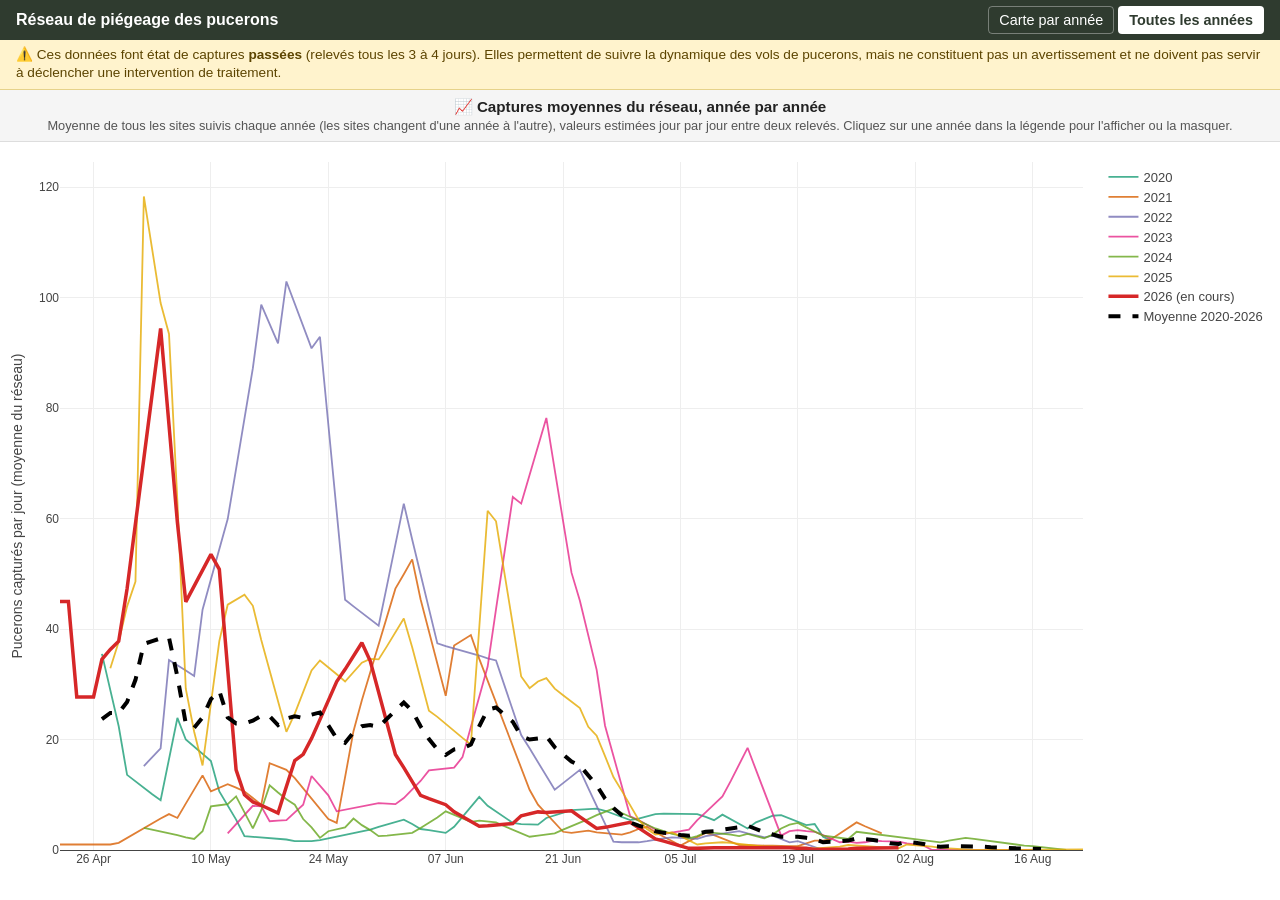
==== annees.html @ afa78e8a "Carte : choix de l'année, page « Toutes les années », avertissement, compteur - Sélecteur d'année (2" ====
<!DOCTYPE html>
<html lang="fr">
<head>
  <meta charset="UTF-8" />
  <meta name="viewport" content="width=device-width, initial-scale=1.0"/>
  <title>Pucerons : comparaison des années</title>
  <link rel="stylesheet" href="commun.css" />
  <style>
    #entete { padding: 8px 16px; background: #f5f5f5; border-bottom: 1px solid #ddd; text-align: center; }
    #entete .titre { font-size: 0.95rem; font-weight: bold; }
    #entete .note { font-size: 0.8rem; color: #555; margin-top: 2px; }
    #chart { flex: 1; min-height: 0; }
  </style>
  <!-- Compteur de visites GoatCounter (sans cookies). Ne compte pas les visites en local. -->
  <script data-goatcounter="https://puceron-bpi.goatcounter.com/count" async src="https://gc.zgo.at/count.js"></script>
</head>
<body>
  <div id="topbar">
    <span class="site-titre">Réseau de piégeage des pucerons</span>
    <nav>
      <a href="index.html">Carte par année</a>
      <a href="annees.html" class="actif">Toutes les années</a>
    </nav>
  </div>
  <div id="avertissement">
    ⚠️ Ces données font état de captures <strong>passées</strong> (relevés tous les 3 à 4 jours).
    Elles permettent de suivre la dynamique des vols de pucerons, mais ne constituent pas un avertissement
    et ne doivent pas servir à déclencher une intervention de traitement.
  </div>
  <div id="entete">
    <div class="titre">📈 Captures moyennes du réseau, année par année</div>
    <div class="note">
      Moyenne de tous les sites suivis chaque année (les sites changent d'une année à l'autre), valeurs estimées jour
      par jour entre deux relevés. Cliquez sur une année dans la légende pour l'afficher ou la masquer.
    </div>
  </div>
  <div id="chart"></div>

  <script src="https://cdn.plot.ly/plotly-2.35.2.min.js"></script>
  <script src="https://cdn.plot.ly/plotly-locale-fr-2.35.2.js"></script>
  <script src="annees_data.js"></script>
  <script>
    const petitEcran = window.matchMedia('(max-width: 800px)').matches;
    // Toutes les années sont ramenées sur un même calendrier (2020) : seuls le jour et le mois comptent.
    const versDate = j => `2020-${j}`;

    const annees = Object.keys(moyennesAnnees).sort();
    const anneeCourante = String(majDonneesAnnees.annee);
    const couleurs = ['#1b9e77', '#d95f02', '#7570b3', '#e7298a', '#66a61e', '#e6ab02', '#a6761d',
                      '#17becf', '#8c564b', '#bcbd22'];

    const traces = annees.map((a, i) => {
      const courante = a === anneeCourante;
      return {
        x: moyennesAnnees[a].map(p => versDate(p.j)),
        y: moyennesAnnees[a].map(p => p.v),
        name: courante ? `${a} (en cours)` : a,
        type: 'scatter',
        mode: 'lines',
        line: { color: courante ? '#d62728' : couleurs[i % couleurs.length], width: courante ? 3.5 : 1.8 },
        opacity: courante ? 1 : 0.8,
        hovertemplate: `<b>${a}</b> · %{x|%d %B} : %{y} pucerons/jour<extra></extra>`
      };
    });

    traces.push({
      x: moyenneGlobale.map(p => versDate(p.j)),
      y: moyenneGlobale.map(p => p.v),
      name: `Moyenne ${annees[0]}-${annees[annees.length - 1]}`,
      type: 'scatter',
      mode: 'lines',
      line: { color: 'black', width: 4, dash: 'dash' },
      hovertemplate: `<b>Moyenne</b> · %{x|%d %B} : %{y} pucerons/jour<extra></extra>`
    });

    Plotly.newPlot('chart', traces, {
      margin: petitEcran ? { t: 10, r: 10, b: 40, l: 45 } : { t: 20, r: 20, b: 50, l: 60 },
      hovermode: 'closest',
      legend: petitEcran
        ? { orientation: 'h', x: 0, y: -0.12, yanchor: 'top', font: { size: 11 } }
        : { font: { size: 13 } },
      xaxis: { type: 'date', tickformat: '%d %b' },
      yaxis: { title: { text: 'Pucerons capturés par jour (moyenne du réseau)' }, rangemode: 'tozero' }
    }, { responsive: true, displaylogo: false, locale: 'fr' });
  </script>
</body>
</html>
---- commun.css ----
/* Styles partagés par la carte (index.html) et la page « Toutes les années » (annees.html) */
* { box-sizing: border-box; }
html, body { margin: 0; padding: 0; height: 100%; font-family: sans-serif; color: #222; }
body { display: flex; flex-direction: column; height: 100vh; height: 100dvh; }

#topbar {
  display: flex; align-items: center; flex-wrap: wrap; gap: 6px 16px;
  padding: 6px 16px; background: #2f3b2f; color: white;
}
#topbar .site-titre { font-weight: bold; font-size: 1rem; margin-right: auto; }
#topbar nav { display: flex; gap: 4px; }
#topbar nav a {
  color: white; text-decoration: none; padding: 5px 10px; border-radius: 4px; font-size: 0.9rem;
  border: 1px solid rgba(255,255,255,0.35);
}
#topbar nav a.actif { background: white; color: #2f3b2f; font-weight: bold; }
#topbar label { font-size: 0.9rem; }
#topbar select { font-size: 0.95rem; padding: 3px 6px; border-radius: 4px; border: none; }

#avertissement {
  background: #fff3cd; color: #5c4400; border-bottom: 1px solid #e6d28a;
  padding: 6px 16px; font-size: 0.85rem; line-height: 1.35;
}

@media (max-width: 800px) {
  #topbar { padding: 6px 10px; }
  #topbar .site-titre { font-size: 0.9rem; width: 100%; }
  #avertissement { padding: 5px 10px; font-size: 0.75rem; }
}
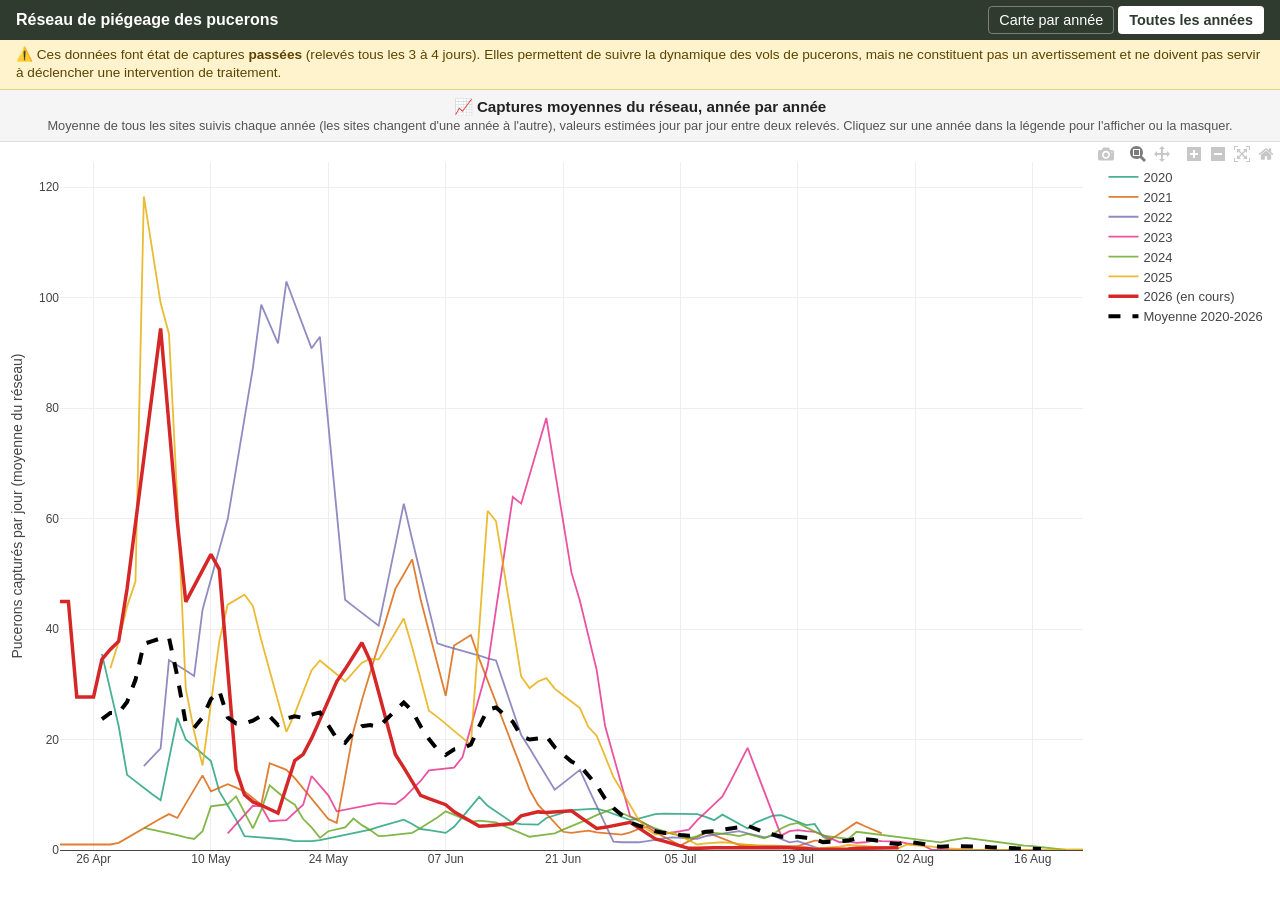
==== commit 1cca82f5: "Appli installable, notifications OneSignal, confort sur téléphone - Manifeste, icônes et service wor" ====
--- a/annees.html
+++ b/annees.html
@@ -5,6 +5,13 @@
   <meta name="viewport" content="width=device-width, initial-scale=1.0"/>
   <title>Pucerons : comparaison des années</title>
   <link rel="stylesheet" href="commun.css" />
+  <!-- Appli installable -->
+  <link rel="manifest" href="manifest.webmanifest" />
+  <meta name="theme-color" content="#2f3b2f" />
+  <link rel="icon" href="icones/icone-192.png" />
+  <link rel="apple-touch-icon" href="icones/apple-touch-icon.png" />
+  <meta name="apple-mobile-web-app-capable" content="yes" />
+  <meta name="apple-mobile-web-app-title" content="Pucerons BPI" />
   <style>
     #entete { padding: 8px 16px; background: #f5f5f5; border-bottom: 1px solid #ddd; text-align: center; }
     #entete .titre { font-size: 0.95rem; font-weight: bold; }
@@ -79,9 +86,14 @@
       legend: petitEcran
         ? { orientation: 'h', x: 0, y: -0.12, yanchor: 'top', font: { size: 11 } }
         : { font: { size: 13 } },
-      xaxis: { type: 'date', tickformat: '%d %b' },
-      yaxis: { title: { text: 'Pucerons capturés par jour (moyenne du réseau)' }, rangemode: 'tozero' }
-    }, { responsive: true, displaylogo: false, locale: 'fr' });
+      // Sur téléphone, graphique figé : toucher affiche la valeur sans zoomer ni déplacer
+      dragmode: petitEcran ? false : 'zoom',
+      xaxis: { type: 'date', tickformat: '%d %b', fixedrange: petitEcran },
+      yaxis: { title: { text: 'Pucerons capturés par jour (moyenne du réseau)' }, rangemode: 'tozero', fixedrange: petitEcran }
+    }, { responsive: true, displaylogo: false, locale: 'fr',
+         displayModeBar: !petitEcran, scrollZoom: false, doubleClick: !petitEcran && 'reset' });
   </script>
+  <script src="pwa.js"></script>
+  <script src="notifications.js"></script>
 </body>
 </html>
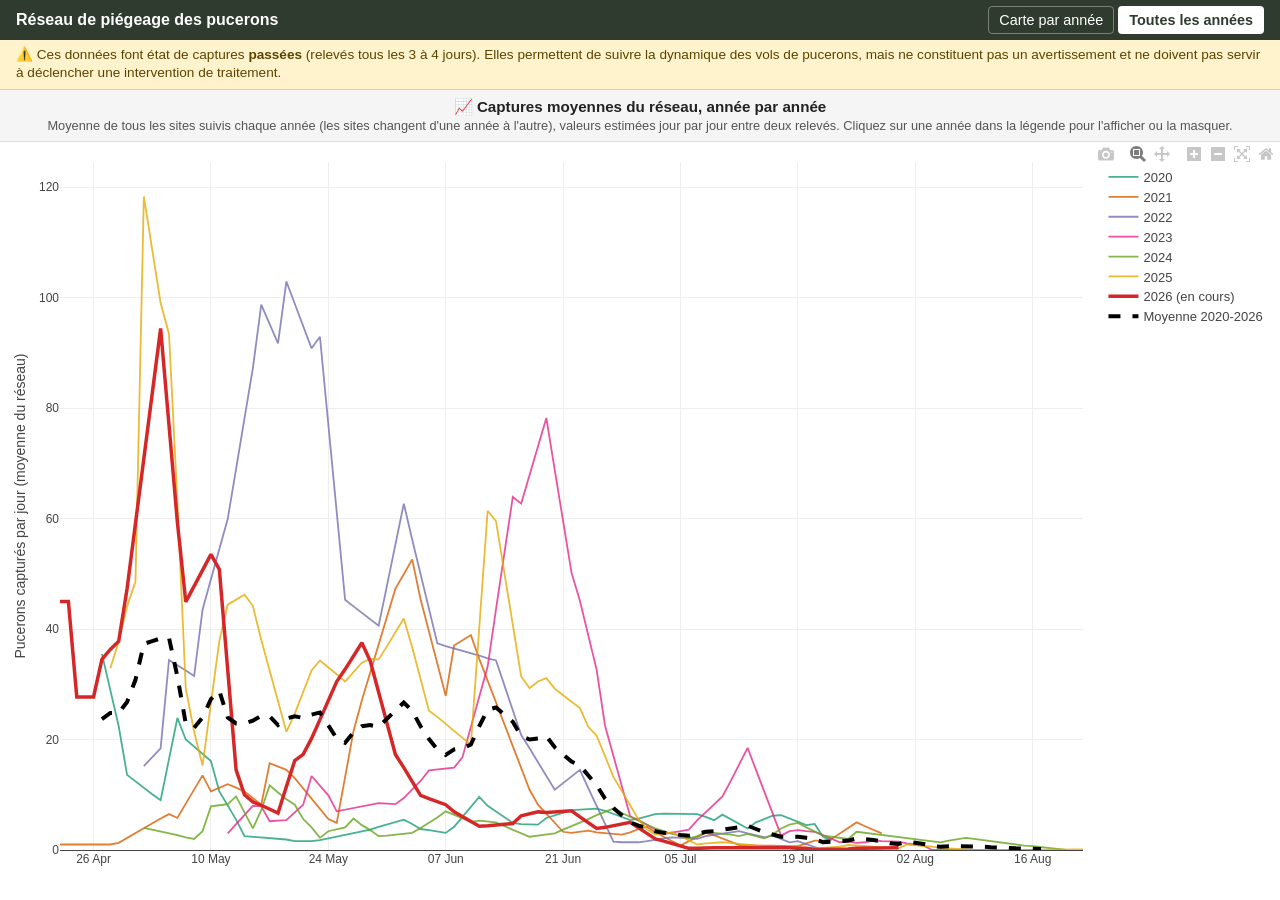
==== commit 811ad226: "Téléphone : raccourci au lieu de l'installation Android, titre d'axe court - Android : le bouton « I" ====
--- a/annees.html
+++ b/annees.html
@@ -89,7 +89,10 @@
       // Sur téléphone, graphique figé : toucher affiche la valeur sans zoomer ni déplacer
       dragmode: petitEcran ? false : 'zoom',
       xaxis: { type: 'date', tickformat: '%d %b', fixedrange: petitEcran },
-      yaxis: { title: { text: 'Pucerons capturés par jour (moyenne du réseau)' }, rangemode: 'tozero', fixedrange: petitEcran }
+      yaxis: {
+        title: { text: petitEcran ? 'Pucerons / jour (moyenne)' : 'Pucerons capturés par jour (moyenne du réseau)', standoff: 4 },
+        rangemode: 'tozero', fixedrange: petitEcran, automargin: true
+      }
     }, { responsive: true, displaylogo: false, locale: 'fr',
          displayModeBar: !petitEcran, scrollZoom: false, doubleClick: !petitEcran && 'reset' });
   </script>
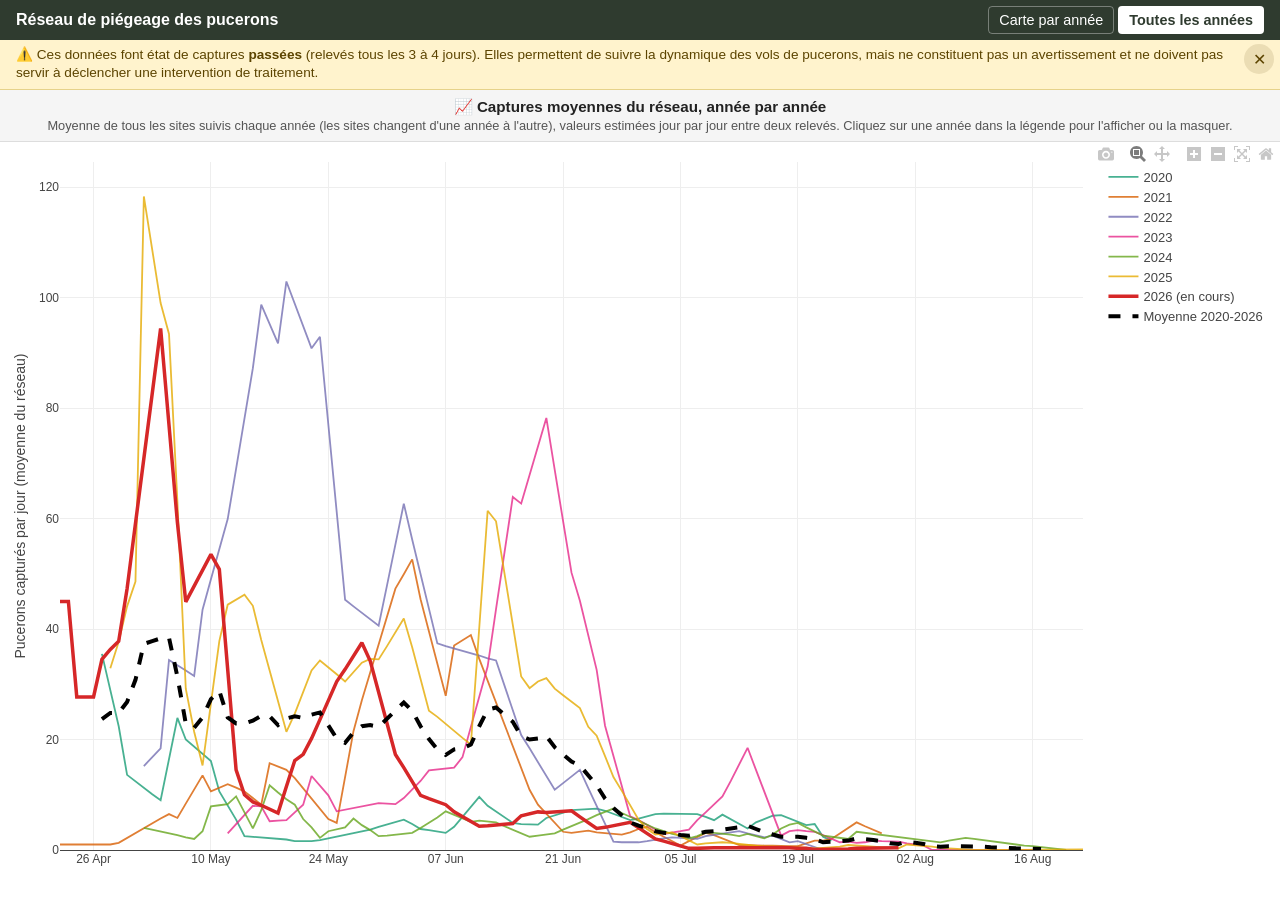
==== commit 22c2fb72: "Légende refermable plus claire, bandeau d'avertissement refermable - Légende ouverte : bouton « ✕ Fe" ====
--- a/annees.html
+++ b/annees.html
@@ -96,6 +96,7 @@
     }, { responsive: true, displaylogo: false, locale: 'fr',
          displayModeBar: !petitEcran, scrollZoom: false, doubleClick: !petitEcran && 'reset' });
   </script>
+  <script src="avertissement.js"></script>
   <script src="pwa.js"></script>
   <script src="notifications.js"></script>
 </body>
--- a/commun.css
+++ b/commun.css
@@ -19,11 +19,17 @@
 
 #avertissement {
   background: #fff3cd; color: #5c4400; border-bottom: 1px solid #e6d28a;
-  padding: 6px 16px; font-size: 0.85rem; line-height: 1.35;
+  padding: 6px 44px 6px 16px; font-size: 0.85rem; line-height: 1.35; position: relative;
 }
+.fermer-avertissement {
+  position: absolute; top: 4px; right: 6px;
+  width: 30px; height: 30px; border: none; border-radius: 50%;
+  background: rgba(92, 68, 0, 0.12); color: #5c4400; font-size: 1rem; cursor: pointer;
+}
+.fermer-avertissement:hover { background: rgba(92, 68, 0, 0.25); }
 
 @media (max-width: 800px) {
   #topbar { padding: 6px 10px; }
   #topbar .site-titre { font-size: 0.9rem; width: 100%; }
-  #avertissement { padding: 5px 10px; font-size: 0.75rem; }
+  #avertissement { padding: 5px 40px 5px 10px; font-size: 0.75rem; }
 }
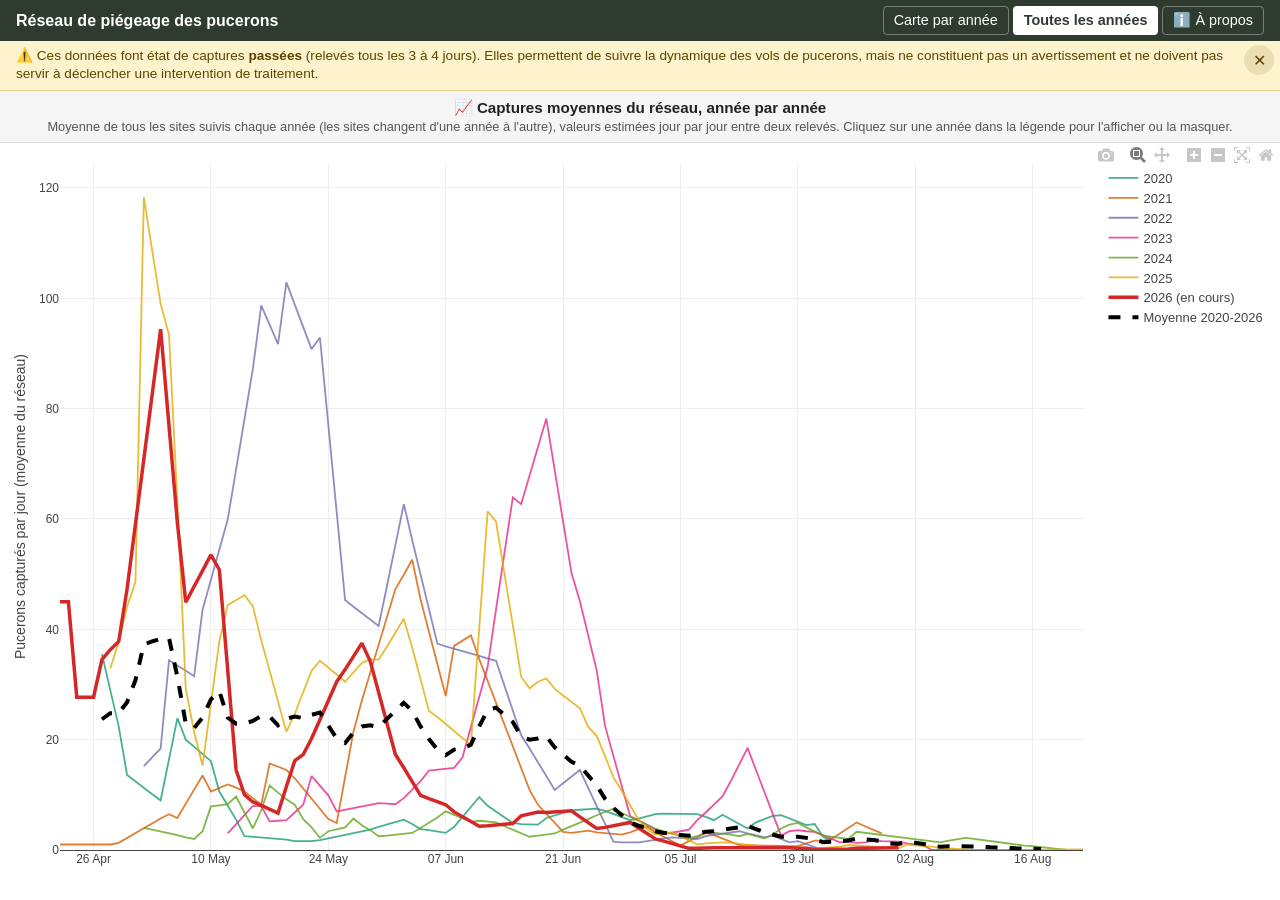
==== commit c678ba74: "Page « À propos » : données, notifications, mentions légales, confidentialité - Nouvelle page apropo" ====
--- a/annees.html
+++ b/annees.html
@@ -27,6 +27,7 @@
     <nav>
       <a href="index.html">Carte par année</a>
       <a href="annees.html" class="actif">Toutes les années</a>
+      <a href="apropos.html" title="À propos, mentions légales"><span>ℹ️</span><span class="txt-apropos"> À propos</span></a>
     </nav>
   </div>
   <div id="avertissement">
--- a/commun.css
+++ b/commun.css
@@ -1,6 +1,8 @@
 /* Styles partagés par la carte (index.html) et la page « Toutes les années » (annees.html) */
 * { box-sizing: border-box; }
-html, body { margin: 0; padding: 0; height: 100%; font-family: sans-serif; color: #222; }
+/* Fond clair imposé : sinon le mode sombre du téléphone rend le texte illisible */
+:root { color-scheme: light; }
+html, body { margin: 0; padding: 0; height: 100%; font-family: sans-serif; color: #222; background: #fff; }
 body { display: flex; flex-direction: column; height: 100vh; height: 100dvh; }
 
 #topbar {
@@ -33,3 +35,8 @@
   #topbar .site-titre { font-size: 0.9rem; width: 100%; }
   #avertissement { padding: 5px 40px 5px 10px; font-size: 0.75rem; }
 }
+
+/* Lien « À propos » : icône seule sur téléphone pour garder la barre compacte */
+@media (max-width: 800px) {
+  #topbar nav .txt-apropos { display: none; }
+}
